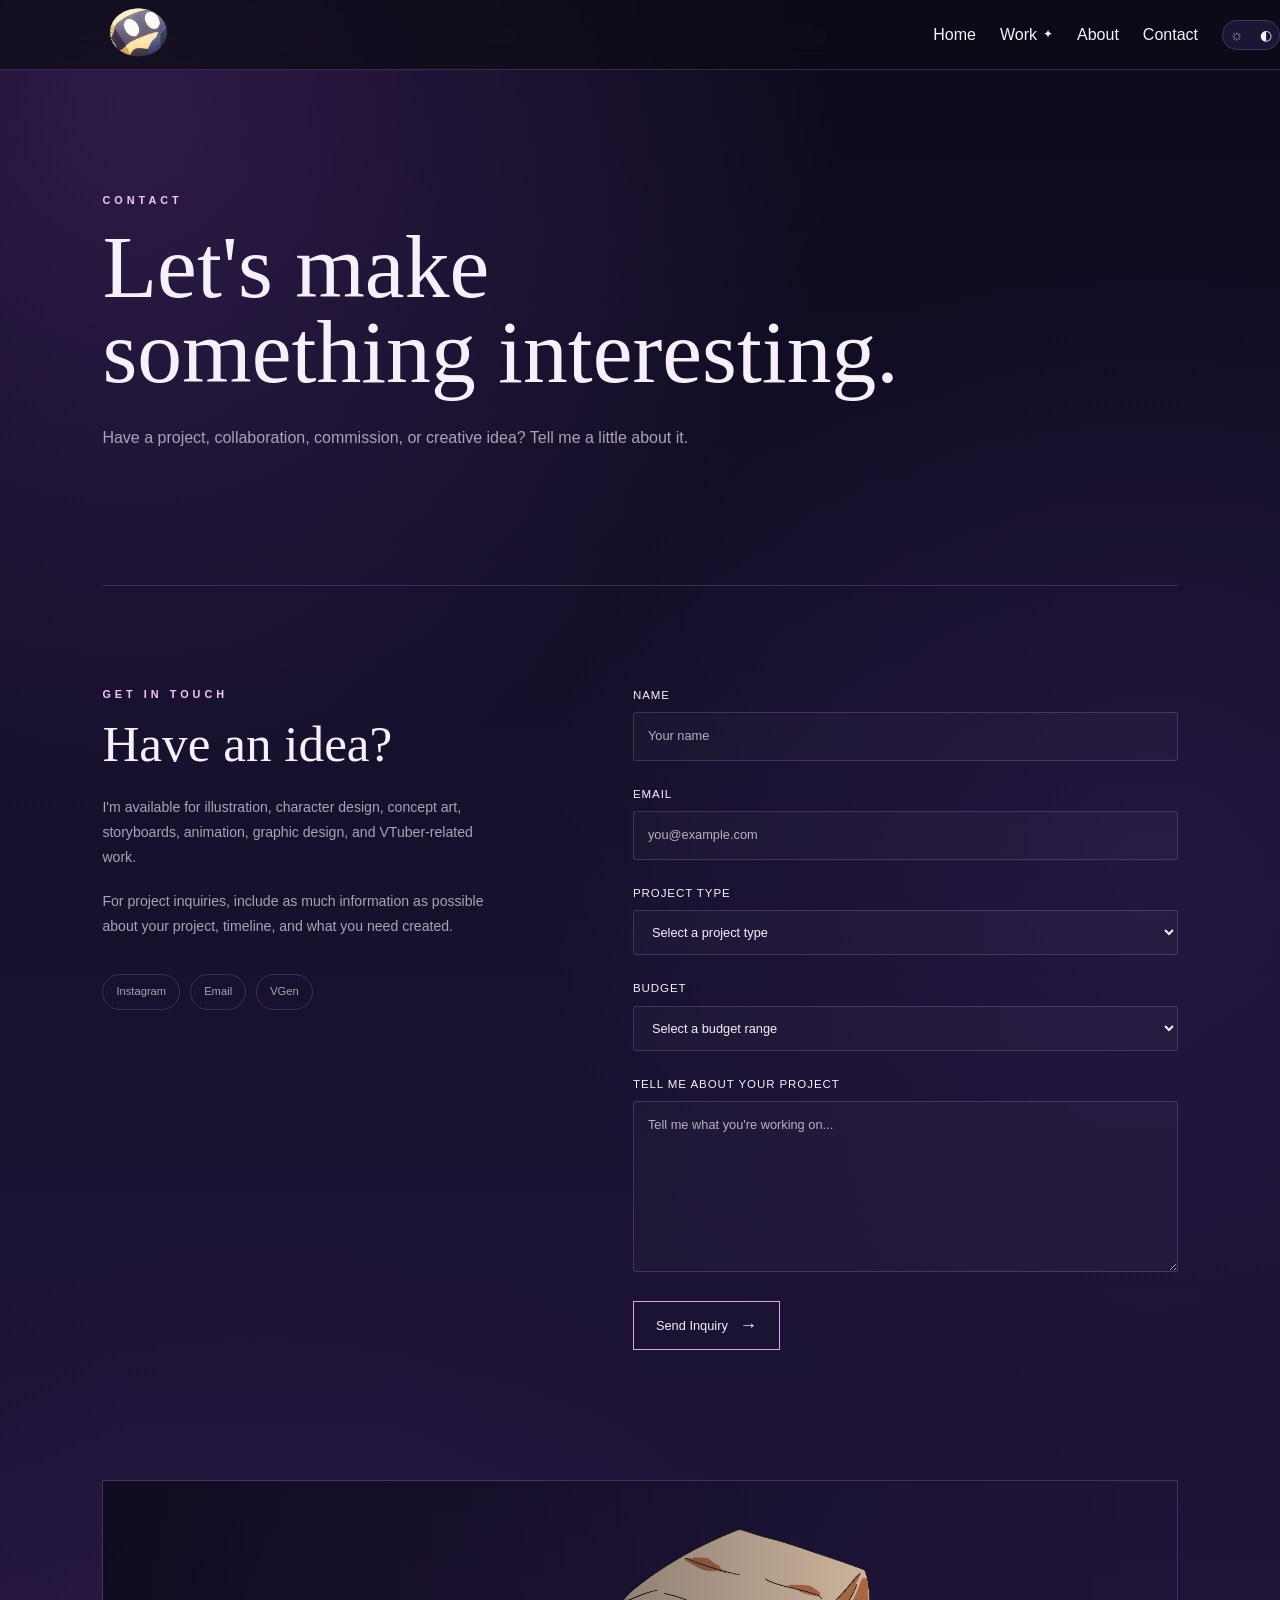
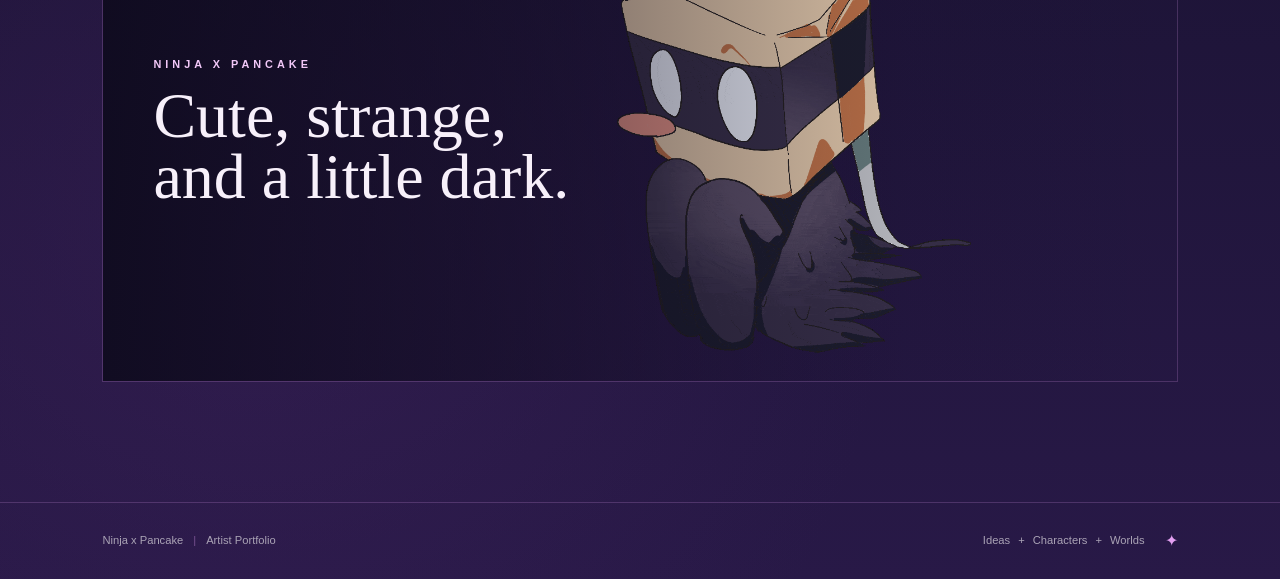
==== contact.html @ 86ac2406 "initial commit" ====
<!DOCTYPE html>
<html lang="en">

<head>

    <meta charset="UTF-8">

    <meta name="viewport" content="width=device-width, initial-scale=1.0">

 

    <title> Contact | Ninja x Pancake </title>

    <link rel="stylesheet" href="styles.css">

</head>


<body>


    <!-- ==================================================
         NAVIGATION
    =================================================== -->

    <header class="site-header">
	
	  <a href="index.html" class="logo">

            <img
                src="images/logo.png"
                alt="Ninja x Pancake"
            >
	
        </a>


       <nav class="navbar">
	   
	    

	  
    <a href="index.html">Home</a>
	


    <div class="nav-dropdown">

        <button class="nav-dropdown-button">
            Work
            <span>✦</span>
        </button>


        <div class="nav-dropdown-menu">

            <a href="work.html">
                All Work
            </a>
			
			<a href="work.html#character-design">
               Character Design
            </a>
			
			<a href="work.html#concept-art">
               Concept Art
            </a>

            <a href="work.html#illustration">
                Illustration
            </a>

            <a href="work.html#storyboards">
                Storyboards
            </a>

            <a href="work.html#animation">
                Animation
            </a>

            <a href="work.html#vtuber">
                VTuber Models
            </a>

        </div>

    </div>


    <a href="about.html">About</a>

    <a href="contact.html">Contact</a>

            <!-- Theme Toggle -->

            <button
                id="theme-toggle"
                class="theme-toggle"
                aria-label="Toggle light and dark mode"
            >

                <span class="sun">
                    ☼
                </span>

                <span class="moon">
                    ◐
                </span>

            </button>

        </nav>

    </header>


<!-- ==================================================
     CONTACT PAGE
================================================== -->

<main class="contact-page">


    <!-- ==================================================
         CONTACT INTRO
    ================================================== -->

    <section class="contact-intro">

        <div class="contact-intro-inner">

            <span class="eyebrow">
                CONTACT
            </span>

            <h1>
                Let's make<br>
                something interesting.
            </h1>

            <p>
                Have a project, collaboration, commission, or
                creative idea? Tell me a little about it.
            </p>

        </div>

    </section>



    <!-- ==================================================
         CONTACT CONTENT
    ================================================== -->

    <section class="contact-main">

        <div class="contact-info">

            <span class="eyebrow">
                GET IN TOUCH
            </span>

            <h2>
                Have an idea?
            </h2>

            <p>
                I'm available for illustration, character design,
                concept art, storyboards, animation, graphic design,
                and VTuber-related work.
            </p>

            <p>
                For project inquiries, include as much information
                as possible about your project, timeline, and what
                you need created.
            </p>


            <!-- Social Links -->

            <div class="contact-socials">

                <a
                    href="https://www.instagram.com/ninjaxpancake"
                    aria-label="Instagram"
                >
                    Instagram
                </a>

                <a
                    href="xizoninja@gmail.com"
                    aria-label="Portfolio"
                >
                    Email
                </a>

                <a
                    href="https://vgen.co/Hiddenisthou"
                    aria-label="VGen"
                >
                    VGen
                </a>

            </div>

        </div>



        <!-- ==================================================
             CONTACT FORM
        ================================================== -->

        <form
            class="contact-form-page"
            action="https://formsubmit.co/xizoninja@gmail.com"
            method="post"
        >

            <div class="form-field">

                <label for="name">
                    Name
                </label>

                <input
                    type="text"
                    id="name"
                    name="name"
                    placeholder="Your name"
                    required
                >

            </div>


            <div class="form-field">

                <label for="email">
                    Email
                </label>

                <input
                    type="email"
                    id="email"
                    name="email"
                    placeholder="you@example.com"
                    required
                >

            </div>


            <div class="form-field">

                <label for="project-type">
                    Project Type
                </label>

                <select
                    id="project-type"
                    name="project-type"
                >

                    <option value="">
                        Select a project type
                    </option>

                    <option value="illustration">
                        Illustration
                    </option>

                    <option value="character-design">
                        Character Design
                    </option>

                    <option value="concept-art">
                        Concept Art
                    </option>

                    <option value="storyboard">
                        Storyboarding
                    </option>

                    <option value="animation">
                        Animation
                    </option>

                    <option value="vtuber">
                        VTuber Art
                    </option>

                    <option value="graphic-design">
                        Graphic Design
                    </option>

                    <option value="other">
                        Other
                    </option>

                </select>

            </div>


            <div class="form-field">

                <label for="budget">
                    Budget
                </label>

                <select
                    id="budget"
                    name="budget"
                >

                    <option value="">
                        Select a budget range
                    </option>

                    <option value="under-250">
                        Under $250
                    </option>

                    <option value="250-500">
                        $250–$500
                    </option>

                    <option value="500-1000">
                        $500–$1,000
                    </option>

                    <option value="1000-2500">
                        $1,000–$2,500
                    </option>

                    <option value="2500-plus">
                        $2,500+
                    </option>

                </select>

            </div>


            <div class="form-field">

                <label for="message">
                    Tell me about your project
                </label>

                <textarea
                    id="message"
                    name="message"
                    rows="7"
                    placeholder="Tell me what you're working on..."
                    required
                ></textarea>

            </div>


            <button
                type="submit"
                class="button"
            >
                Send Inquiry
                <span>→</span>
            </button>

        </form>

    </section>



    <!-- ==================================================
         CONTACT IMAGE
    ================================================== -->

    <section class="contact-visual">

        <img
            src="images/contact-art.gif"
            alt="Ninja x Pancake artwork"
        >

        <div class="contact-visual-text">

            <span class="eyebrow">
                NINJA X PANCAKE
            </span>

            <h2>
                Cute, strange,<br>
                and a little dark.
            </h2>

        </div>

    </section>


</main>

  <!-- ==================================================
         FOOTER
    =================================================== -->

    <footer class="site-footer">

        <div class="footer-left">

            <span>
                Ninja x Pancake
            </span>

            <span class="separator">
                |
            </span>

            <span>
                Artist Portfolio
            </span>

        </div>


        <div class="footer-right">

            <a href="home.html">
                Ideas
            </a>

            <span>+</span>

            <a href="work.html#character-design">
                Characters
            </a>

            <span>+</span>

            <a href="work.html#featured">
                Worlds
            </a>


            <span class="footer-star">
                ✦
            </span>

        </div>

    </footer>



    <!-- JavaScript -->

    <script src="script.js"></script>

</body>

</html>
---- styles.css ----
/* ==================================================
   NINJA X PANCAKE
   PORTFOLIO WEBSITE
================================================== */


/* ==================================================
   1. VARIABLES
================================================== */

:root {

    /* ---------- DARK MODE COLORS ---------- */

    --bg: #0d0a1c;

    --bg-secondary: #15102b;

    --surface: #1b1633;

    --surface-hover: #241c42;


    /* ---------- TEXT ---------- */

    --text: #f7f0fa;

    --text-muted: #aaa3b5;


    /* ---------- ACCENT ---------- */

    --accent: #e4a0f2;

    --accent-light: #f2c8f8;


    /* ---------- BORDERS ---------- */

    --border:
        rgba(228, 160, 242, 0.20);

    --border-strong:
        rgba(228, 160, 242, 0.40);


    /* ---------- LAYOUT ---------- */

    --max-width: 1200px;


    /* ---------- FONTS ---------- */

    --heading-font:
        Georgia,
        "Times New Roman",
        serif;

    --body-font:
        Arial,
        Helvetica,
        sans-serif;


    /* ---------- TRANSITIONS ---------- */

    --transition:
        0.3s ease;

}


/* ==================================================
   LIGHT MODE VARIABLES
================================================== */

body.light {

    /* ---------- LIGHT BACKGROUND ---------- */

    --bg: #fff7fc;

    --bg-secondary: #f9eaf9;

    --surface: #fffaff;

    --surface-hover: #f6e4f8;


    /* ---------- TEXT ---------- */

    --text: #211827;

    --text-muted: #6d6270;


    /* ---------- ACCENT ---------- */

    --accent: #a956b8;

    --accent-light: #9242a1;


    /* ---------- BORDERS ---------- */

    --border:
        rgba(120, 60, 130, 0.20);

    --border-strong:
        rgba(120, 60, 130, 0.35);

}

/* ==================================================
   PAGE BACKGROUND
================================================== */

html {

    min-height: 100%;

}


body {

    position: relative;

    min-height: 100vh;

    color: var(--text);

    font-family: var(--body-font);

    line-height: 1.6;

    background: #0d0a1c;

}


/* ==================================================
   DARK MODE GRADIENT
================================================== */

body::before {

    content: "";

    position: absolute;

    top: 0;

    left: 0;

    width: 100%;

    height: 100%;

    min-height: 100%;

    z-index: 0;

    pointer-events: none;

    background:

        radial-gradient(
            circle at 10% 5%,
            rgba(70, 40, 105, 0.55),
            transparent 30%
        ),

        radial-gradient(
            circle at 90% 40%,
            rgba(50, 30, 85, 0.45),
            transparent 35%
        ),

        radial-gradient(
            circle at 20% 85%,
            rgba(65, 35, 95, 0.40),
            transparent 30%
        ),

        linear-gradient(
            180deg,
            #0d0a1c 0%,
            #15102b 35%,
            #1d1437 70%,
            #281947 100%
        );

}


/* ==================================================
   LIGHT MODE GRADIENT
================================================== */

body::after {

    content: "";

    position: absolute;

    top: 0;

    left: 0;

    width: 100%;

    height: 100%;

    min-height: 100%;

    z-index: 0;

    pointer-events: none;

    background:

        radial-gradient(
            circle at 10% 5%,
            rgba(224, 181, 232, 0.55),
            transparent 30%
        ),

        radial-gradient(
            circle at 90% 40%,
            rgba(235, 204, 238, 0.50),
            transparent 35%
        ),

        radial-gradient(
            circle at 20% 85%,
            rgba(220, 180, 230, 0.45),
            transparent 30%
        ),

        linear-gradient(
            180deg,
            #fff7fc 0%,
            #fbeaf9 35%,
            #f6e1f6 70%,
            #edd3ef 100%
        );

    opacity: 0;

    transition:
        opacity 0.8s ease;

}


/* ==================================================
   LIGHT MODE
================================================== */

body.light {

    background: #fff7fc;

}


body.light::after {

    opacity: 1;

}

/* ==================================================
   KEEP PAGE CONTENT ABOVE BACKGROUND
================================================== */

header,
main,
footer {

    position: relative;

    z-index: 1;

}
/* ==================================================
   2. RESET
================================================== */

* {
    box-sizing: border-box;

    margin: 0;

    padding: 0;
}


html {
    scroll-behavior: smooth;
	min-height: 100%;
	
}



body,
button,
a {
    transition:
        background-color 0.3s ease,
        color 0.3s ease,
        border-color 0.3s ease;
}


img {

    display: block;

    max-width: 100%;

}


a {

    color: inherit;

    text-decoration: none;

}


button {

    font-family: inherit;

}


ul {

    list-style: none;

}


.container {

    width: min(
        calc(100% - 60px),
        var(--max-width)
    );

    margin: 0 auto;

}


/* ==================================================
   3. TYPOGRAPHY
================================================== */

h1,
h2,
h3 {

    font-family: var(--heading-font);

    font-weight: 500;

}


h1 {

    font-size:
        clamp(
            3.2rem,
            6vw,
            5.2rem
        );

    line-height: 0.98;

}


h2 {

    font-size:
        clamp(
            2rem,
            4vw,
            3rem
        );

    line-height: 1.1;

}


h3 {

    font-family: var(--body-font);

    font-size: 1.05rem;

    font-weight: 500;

}


.eyebrow {

    display: block;

    color: var(--accent-light);

    font-size: 0.68rem;

    font-weight: 600;

    letter-spacing: 0.25rem;

    text-transform: uppercase;

    margin-bottom: 0.7rem;

}


/* ==================================================
   4. NAVIGATION
================================================== */

.site-header {

    position: absolute;

    top: 0;

    left: 0;

	padding-left: 100px;

    width: 100%;

    height: 70px;

    z-index: 1000;
	
	align-items: center;
	
	display: flex;
	
	justify-content: space-between;

    background:
        rgba(13, 12, 22, 0.72);

    backdrop-filter:
        blur(14px);

    -webkit-backdrop-filter:
        blur(14px);

    border-bottom:
        1px solid var(--border);

}


body.light .site-header {

    background:
        rgba(255, 248, 255, 0.80);

}


.work-header {
    position: fixed;

    background:
        rgba(13, 10, 25, 0.55);

    backdrop-filter:
        blur(14px);

    -webkit-backdrop-filter:
        blur(14px);

    border-bottom:
        1px solid rgba(220, 190, 255, 0.08);
}

body.light .work-header {

    background:
        rgba(255, 245, 255, 0.65);

    border-bottom:
        1px solid rgba(130, 80, 160, 0.10);

}


.navbar {

    width: min(
        calc(100% - 50px),
        1250px
    );

    height: 100px;

    margin: 0 auto;

    display: flex;

    align-items: center;

    justify-content: flex-end;

    gap: 24px;

}


.logo {

    flex-shrink: 0;

}


.logo img {

    width: 75px;

    height: 75px;

}


.nav-links {

    display: flex;

    align-items: center;

    justify-content: center;

    gap: 28px;

    margin-left: auto;
	
	

}


.nav-links a {

    position: relative;

    color: var(--text-muted);

    font-size: 0.75rem;

    white-space: nowrap;

}


.nav-links a:hover {

    color: var(--text);

}


.nav-links a.active {

    color: var(--text);

}


.nav-links a.active::after {

    content: "";

    position: absolute;

    left: 0;

    right: 0;

    bottom: -10px;

    height: 2px;

    background: var(--accent);

}

/* ==================================================
   WORK DROPDOWN
================================================== */

.nav-dropdown {

    position: relative;

}


.nav-dropdown-button {

    display: flex;

    align-items: center;

    gap: 6px;

    padding: 0;

    border: none;

    background: transparent;

    color: var(--text);

    font: inherit;

    cursor: pointer;

}


.nav-dropdown-button span {

    font-size: 0.75rem;

    transition:
        transform 0.25s ease;

}


/* ==================================================
   DROPDOWN MENU
================================================== */

.nav-dropdown-menu {

    position: absolute;

    top: calc(100% + 8px);

    left: 50%;

    min-width: 210px;

    padding: 10px;

    transform:
        translateX(-50%)
        translateY(-8px);

    background:
        rgba(13, 10, 25, 0.82);

    backdrop-filter:
        blur(18px);

    -webkit-backdrop-filter:
        blur(18px);

    border:
        1px solid rgba(220, 190, 255, 0.16);

    box-shadow:
        0 18px 45px rgba(0, 0, 0, 0.35);

    border-radius:
        8px;

    /* Hidden */

    opacity: 0;

    visibility: hidden;

    pointer-events: none;

    /* Important */

    display: none;

    transition:
        opacity 0.3s ease,
        transform 0.3s ease;

    z-index: 2000;

}


/* ==================================================
   SHOW DROPDOWN
================================================== */

.nav-dropdown:hover .nav-dropdown-menu,

.nav-dropdown:focus-within .nav-dropdown-menu {

    display: block;

    opacity: 1;

    visibility: visible;

    pointer-events: auto;

    transform:
        translateX(-50%)
        translateY(0);

}


/* ==================================================
   DROPDOWN LINKS
================================================== */

.nav-dropdown-menu a {

    display: block;

    padding:
        11px 14px;

    color:
        var(--text-muted);

    text-decoration: none;

    font-size:
        0.8rem;

    white-space:
        nowrap;

    border-radius:
        5px;

    transition:
        color 0.2s ease,
        background 0.2s ease;

}


.nav-dropdown-menu a:hover {

    color:
        var(--text);

    background:
        rgba(210, 170, 255, 0.10);

}
body.light .nav-dropdown-menu {

    background:
        rgba(255, 245, 255, 0.88);

    border:
        1px solid rgba(130, 80, 160, 0.15);

    box-shadow:
        0 18px 45px rgba(80, 40, 100, 0.18);

}

body.light .nav-dropdown-menu a:hover {

    background:
        rgba(170, 100, 190, 0.08);

}

.nav-dropdown::after {
    content: "";

    position: absolute;

    left: -15px;
    right: -15px;

    top: 100%;

    height: 18px;
}

/* ==================================================
   ACTIVE WORK SECTION
================================================== */

.nav-dropdown-menu a.active-section {

    color:
        var(--accent);

}


.nav-dropdown-menu a.active-section::before {

    content:
        "●";

    display:
        inline-block;

    margin-right:
        8px;

    font-size:
        0.45rem;

    vertical-align:
        middle;

}
/* ==================================================
   THEME TOGGLE
================================================== */

.theme-toggle {

    width: 58px;

    height: 30px;

    flex-shrink: 0;

    position: relative;

    display: flex;

    align-items: center;

    justify-content: space-between;

    padding: 0 7px;

    border: 1px solid var(--border);

    border-radius: 30px;

    background: var(--surface);

    color: var(--text);

    cursor: pointer;

}


.theme-toggle .sun {

    font-size: 15px;

    color: var(--text-muted);

}


.theme-toggle .moon {

    font-size: 14px;

    color: var(--text);

}

/* ==================================================
   BUTTON
================================================== */

.button {

    display: inline-flex;

    align-items: center;

    gap: 18px;

    margin-top: 28px;

    padding: 11px 17px;

    border:
        1px solid var(--accent);

    color: var(--accent-light);

    font-size: 0.8rem;

    transition:
        background 0.3s ease,
        color 0.3s ease,
        transform 0.3s ease;

}


.button span {

    font-size: 1.1rem;

}


.button:hover {

    background: var(--accent);

    color: var(--bg);

    transform:
        translateY(-2px);

}



/* ==================================================
   5. HERO
================================================== */

.hero {

    position: relative;

    min-height: 650px;

    overflow: hidden;

    border-bottom:
        1px solid var(--border);

    /* DARK MODE HERO GRADIENT */
    background:
        linear-gradient(
            90deg,
            #24143f 0%,
            #1b1232 40%,
            #120c24 75%,
            #0d0a1c 100%
        );

}


/* ==================================================
   LIGHT MODE HERO GRADIENT
================================================== */

body.light .hero {

    background:
        linear-gradient(
            90deg,
            #ead2f0 0%,
            #f2def4 40%,
            #faeaf8 75%,
            #fff7fc 100%
        );

}


/* ==================================================
   HERO INNER
================================================== */

.hero-inner {

    position: relative;

    width: 100%;

    min-height: 650px;

}


/* ==================================================
   HERO IMAGE
================================================== */

.hero-image {

    position: absolute;

    top: 0;
    right: 0;

    width: 72%;
    height: 100%;

    z-index: 1;

    overflow: hidden;

    background: transparent;

}


/* ==================================================
   HERO ARTWORK
================================================== */

.hero-image img {

    display: block;

    position: absolute;

    inset: 0;

    width: 100%;
    height: 100%;

    object-fit: cover;

    z-index: 1;


    /*
        The artwork itself fades in from left to right.

        Transparent on the left means the hero's
        background gradient shows through.

        Black/opaque on the right means the artwork
        becomes fully visible.
    */

    -webkit-mask-image:
        linear-gradient(
            90deg,
            transparent 0%,
            transparent 12%,
            rgba(0, 0, 0, 0.15) 25%,
            rgba(0, 0, 0, 0.45) 38%,
            rgba(0, 0, 0, 0.75) 50%,
            #000 65%,
            #000 100%
        );

    mask-image:
        linear-gradient(
            90deg,
            transparent 0%,
            transparent 12%,
            rgba(0, 0, 0, 0.15) 25%,
            rgba(0, 0, 0, 0.45) 38%,
            rgba(0, 0, 0, 0.75) 50%,
            #000 65%,
            #000 100%
        );

}


/* ==================================================
   HERO CONTENT
================================================== */

.hero-content {

    position: absolute;

    top: 0;

    left:
        max(
            30px,
            calc(
                (100vw - var(--max-width))
                / 2
            )
        );

    z-index: 5;

    width: min(600px, 55%);

    height: auto;

    padding-top: 125px;
	
	padding-left: 30px;

    padding-bottom: 60px;

}


/* ==================================================
   HERO SUBTITLE
================================================== */

.hero-subtitle {

    margin-top: 18px;

    font-size: 0.95rem;

    font-weight: 500;

}


/* ==================================================
   HERO DESCRIPTION
================================================== */

.hero-description {

    max-width: 480px;

    margin-top: 18px;

    color: var(--text-muted);

    font-size: 0.84rem;

    line-height: 1.7;

}


/* ==================================================
   VIEW MY WORK BUTTON
================================================== */

.hero-content .button {

    display: inline-flex;

    align-items: center;

    gap: 12px;

    margin-top: 28px;

    padding:
        11px 18px;

    border:
        1px solid var(--accent);

    color: var(--accent-light);

    background: transparent;

    font-size: 0.75rem;

    font-weight: 500;

    text-decoration: none;

    transition:
        background 0.3s ease,
        color 0.3s ease,
        border-color 0.3s ease,
        transform 0.3s ease;

}


.hero-content .button span {

    font-size: 1rem;

    transition:
        transform 0.3s ease;

}


.hero-content .button:hover {

    background:
        rgba(228, 160, 242, 0.10);

    border-color:
        var(--accent-light);

    color:
        var(--text);

}


.hero-content .button:hover span {

    transform:
        translateX(4px);

}


/* ==================================================
   HERO DECORATION
================================================== */

.hero-decoration {

    position: absolute;

    left:
        max(
            20px,
            calc(
                (100vw - var(--max-width))
                / 2 - 45px
            )
        );

    top: 75px;

    bottom: 55px;

    width: 20px;

    z-index: 6;

    display: flex;

    flex-direction: column;

    align-items: center;

    justify-content: space-between;

    color: var(--accent);

}


/* Stars */

.hero-decoration span {

    font-size: 1.3rem;

    line-height: 1;

}


/* Vertical lines */

.decoration-line {

    width: 1px;

    flex: 1;

    min-height: 35px;

    background:
        var(--accent);

    opacity: 0.8;

}

/* ==================================================
   6. FEATURED WORK
================================================== */

.featured-section {

    padding:
        70px 0 75px;

    border-bottom:
        1px solid var(--border);
		
		  background:
        transparent;

}


.section-heading {

    display: flex;

    align-items: flex-end;

    justify-content: space-between;

    gap: 30px;

    margin-bottom: 30px;

}


.view-all {

    color: var(--text-muted);

    font-size: 0.75rem;

    white-space: nowrap;

}


.view-all:hover {

    color: var(--accent);

}


.view-all span {

    color: var(--accent);

    margin-left: 5px;

}


/* ==================================================
   PROJECT GRID
================================================== */

.project-grid {

    display: grid;

    grid-template-columns:
        repeat(5, 1fr);

    gap: 18px;

}


.project-card {

    min-width: 0;

    padding: 8px;

    background:
        rgba(255, 255, 255, 0.025);

    border:
        1px solid transparent;

    transition:
        background 0.3s ease,
        border-color 0.3s ease;


}


.project-card a {

    display: block;

}


/* Project Image */

.project-image {

    position: relative;

    aspect-ratio: 1 / 0.86;

    overflow: hidden;

    background: var(--surface);

    margin-bottom: 11px;

}
.project-card:hover {

    background:
        rgba(255, 255, 255, 0.045);

    border-color:
        var(--border);

}

body.light .project-card {

    background:
        rgba(255, 255, 255, 0.45);

}

.project-image img {

    width: 100%;

    height: 100%;

    object-fit: cover;

    transition:
        transform 0.5s ease,
        filter 0.5s ease;

}


.project-card:hover
.project-image img {

    transform:
        scale(1.05);

}


/* Project Text */

.project-category {

    display: block;

    color: var(--accent);

    font-size: 0.55rem;

    font-weight: 600;

    letter-spacing: 0.14rem;

}


.project-card h3 {

    margin-top: 5px;

    color: var(--text);

}


.project-card p {

    margin-top: 3px;

    color: var(--text-muted);

    font-size: 0.7rem;

    line-height: 1.45;

}


.project-arrow {

    display: block;

    margin-top: 8px;

    color: var(--accent-light);

    font-size: 1rem;

    transition:
        transform 0.3s ease;

}


.project-card:hover
.project-arrow {

    transform:
        translateX(5px);

}


/* ==================================================
   7. ABOUT SECTION
================================================== */

.about-section {

    display: grid;

    /*
        IMAGE
        ABOUT
        SKILLS
        SOFTWARE
    */

    grid-template-columns:
        1.45fr
        1.35fr
        0.85fr
        0.85fr;

    align-items: stretch;

    border-bottom:
        1px solid var(--border);

    background:
        transparent;

}


/* ==================================================
   ABOUT IMAGE
================================================== */

.about-image {

    min-height:
        520px;

    width:
        100%;

    overflow:
        hidden;

}


.about-image img {

    display:
        block;

    width:
        100%;

    height:
        100%;

    object-fit:
        cover;
		
		object-position: center
}



/* ==================================================
   ABOUT TEXT
================================================== */

.about-content {

    padding:
        55px 40px;

    border-left:
        1px solid var(--border);

    display:
        flex;

    flex-direction:
        column;

    justify-content:
        center;

    align-items:
        flex-start;

    box-sizing:
        border-box;

}


.about-content .eyebrow {

    display:
        block;

    margin:
        0 0 12px;

}


.about-content h2 {

    display:
        block;

    margin:
        0 0 18px;

    font-size:
        clamp(1.7rem, 2.3vw, 2.2rem);

    line-height:
        1.1;

}


.about-content p {

    display:
        block;

    width:
        100%;

    margin:
        0 0 14px;

    color:
        var(--text-muted);

    font-size:
        0.78rem;

    line-height:
        1.65;

}


.about-content p:last-of-type {

    margin-bottom:
        0;

}



/* ==================================================
   SIGNATURE
================================================== */

.signature {

    display:
        block;

    width:
        145px;

    height:
        auto;

    margin-top:
        18px;

}



/* ==================================================
   INFO COLUMNS
================================================== */

.info-column {

    padding:
        55px 25px;

    border-left:
        1px solid var(--border);

    box-sizing:
        border-box;

}


.info-column .eyebrow {

    display:
        block;

    margin:
        0 0 14px;

}



/* ==================================================
   INFO LIST
================================================== */

.info-list {

    margin:
        0;

    padding:
        0;

    list-style:
        none;

}


.info-list li {

    display:
        flex;

    align-items:
        center;

    gap:
        10px;

    margin-bottom:
        12px;

    color:
        var(--text-muted);

    font-size:
        0.72rem;

    line-height:
        1.4;

}


.list-icon {

    flex:
        0 0 auto;

    color:
        var(--accent);

    font-size:
        0.8rem;

}
/* ==================================================
   8. CONTACT
================================================== */

.contact-section {

    padding:
        90px 0;

    text-align: center;
	
	  background:
        transparent;

}


.contact-inner {

    display: flex;

    flex-direction: column;

    align-items: center;

}


.contact-section h2 {

    margin-top: 5px;

}


.contact-section p {

    margin-top: 10px;

    color: var(--text-muted);

    font-size: 0.85rem;

}


.contact-section .button {

    margin-top: 25px;

}


/* Socials */

.social-links {

    display: flex;

    align-items: center;

    gap: 20px;

    margin-top: 30px;

}


.social-links a {

    display: flex;

    align-items: center;

    justify-content: center;

    width: 30px;

    height: 30px;

    border:
        1px solid var(--border);

    border-radius: 50%;

    color: var(--text-muted);

    font-size: 0.75rem;

}


.social-links a:hover {

    color: var(--accent);

    border-color:
        var(--accent);

}


/* ==================================================
   9. FOOTER
================================================== */

.site-footer {

    min-height: 55px;

    padding:
        0 30px;

    border-top:
        1px solid var(--border);

    display: flex;

    align-items: center;

    justify-content: space-between;

    gap: 20px;

    color: var(--text-muted);

    font-size: 0.62rem;
	
	  background:
        transparent;

}


.footer-left {

    display: flex;

    gap: 10px;

}


.separator {

    color: var(--border-strong);

}


.footer-right {

    display: flex;

    align-items: center;

    gap: 8px;

}


.footer-right a:hover {

    color: var(--accent);

}


.footer-star {

    margin-left: 12px;

    color: var(--accent);

    font-size: 1rem;

}


/* ==================================================
   INSTAGRAM UNICODE ICON
================================================== */

.instagram-uni {

    position: relative;

    display: inline-block;

    width: 1em;
    height: 1em;

    font-size: 28px;

    line-height: 1;

}


/* Outer Instagram circle */

.instagram-uni .circle {

    position: absolute;

    top: 50%;
    left: 50%;

    width: 0.50em;
    height: 0.50em;

    display: flex;

    align-items: center;
    justify-content: center;

    transform:
        translate(-50%, -50%);

    font-size: 0.75em;

    line-height: 1;

}


/* Camera body */

.instagram-uni .bg {

    position: absolute;

    top: 50%;
    left: 50%;

    transform:
        translate(-50%, -50%);

    font-size: 0.82em;

    line-height: 1;

    z-index: 2;

}


/* Small camera dot */

.instagram-uni .dot {

    position: absolute;

    top: 20%;
    right: 30%;

    font-size: 0.32em;

    line-height: 1;

    z-index: 3;

}
/* ==================================================
   WORK PAGE
================================================== */

.work-page {
    width: 100%;
}


/* ==================================================
   WORK INTRO
================================================== */

.work-intro {

    min-height: 70vh;

    display: flex;

    align-items: center;

    padding:
        150px 8% 100px;

    box-sizing: border-box;

}


.work-intro-inner {

    max-width: 850px;

}


.work-intro h1 {

    margin:
        15px 0 30px;

    font-size:
        clamp(3.5rem, 7vw, 7rem);

    line-height:
        0.95;

    color:
        var(--text);

}


.work-intro-text {

    max-width: 650px;

    font-size:
        1.05rem;

    line-height:
        1.8;

    color:
        var(--text-muted);

}



/* ==================================================
   SECTION
================================================== */

.work-section {

    padding:
        110px 8%;

    scroll-margin-top:
        90px;

}

/* ==================================================
   SECTION HEADINGS
================================================== */

.section-heading {

    display: block;

    width: 100%;

    max-width: 720px;

    margin-bottom: 60px;

}


.section-heading .eyebrow {

    display: block;

    margin:
        0 0 12px;

}


.section-heading h2 {

    display: block;

    margin:
        0 0 18px;

    font-size:
        clamp(2.4rem, 5vw, 4.5rem);

    line-height:
        1;

}


.section-heading > p:last-child {

    display: block;

    max-width: 620px;

    margin: 0;

    color:
        var(--text-muted);

    line-height:
        1.7;

}


/* ==================================================
   FEATURED PROJECTS
================================================== */

.featured-projects {

    padding-top:
        80px;

}


.featured-project {

    display:
        grid;

    grid-template-columns:
        minmax(0, 1.25fr)
        minmax(300px, 0.75fr);

    gap:
        70px;

    align-items:
        center;

    margin-bottom:
        120px;

}


.featured-project.reverse {

    grid-template-columns:
        minmax(300px, 0.75fr)
        minmax(0, 1.25fr);

}


.featured-project.reverse
.project-image {

    order:
        2;

}


.featured-project.reverse
.project-content {

    order:
        1;

}


.project-image {

    overflow:
        hidden;

    border-radius:
        8px;

    background:
        var(--card);

}


.project-image img {

    display:
        block;

    width:
        100%;

    aspect-ratio:
        16 / 10;

    object-fit:
        cover;

    transition:
        transform 0.5s ease;

}


.featured-project:hover
.project-image img {

    transform:
        scale(1.03);

}


.project-category {

    margin:
        0 0 12px;

    font-size:
        0.68rem;

    letter-spacing:
        0.18em;

    color:
        var(--accent);

}


.project-content h3 {

    margin:
        0 0 20px;

    font-size:
        clamp(2rem, 4vw, 3.5rem);

    line-height:
        1;

}


.project-description {

    max-width:
        550px;

    color:
        var(--text-muted);

    line-height:
        1.8;

}


.project-tags {

    display:
        flex;

    flex-wrap:
        wrap;

    gap:
        8px;

    margin:
        25px 0;

}


.project-tags span {

    padding:
        6px 10px;

    border:
        1px solid var(--border);

    border-radius:
        20px;

    font-size:
        0.68rem;

    color:
        var(--text-muted);

}


.text-link {

    display:
        inline-flex;

    align-items:
        center;

    gap:
        10px;

    color:
        var(--text);

    text-decoration:
        none;

    font-size:
        0.85rem;

    transition:
        color 0.25s ease,
        gap 0.25s ease;

}


.text-link:hover {

    color:
        var(--accent);

    gap:
        15px;

}



/* ==================================================
   WORK GALLERY
================================================== */

.work-gallery {

    display:
        grid;

    grid-template-columns:
        repeat(2, minmax(0, 1fr));

    gap:
        30px;

}


.work-card {

    position:
        relative;

    overflow:
        hidden;

    background:
        var(--card);

    border-radius:
        8px;

}


.work-card.large {

    grid-column:
        span 2;

}


.work-card img {

    display:
        block;

    width:
        100%;

    aspect-ratio:
        16 / 10;

    object-fit:
        cover;

    transition:
        transform 0.5s ease;

}


.work-card.large img {

    aspect-ratio:
        21 / 9;

}


.work-card:hover img {

    transform:
        scale(1.03);

}


.work-card-info {

    padding:
        18px 20px 22px;

}


.work-card-info p {

    margin:
        0 0 6px;

    font-size:
        0.65rem;

    letter-spacing:
        0.15em;

    color:
        var(--accent);

}


.work-card-info h3 {

    margin:
        0;

    font-size:
        1.15rem;

}



/* ==================================================
   STORYBOARDS
================================================== */

.storyboard-grid {

    display:
        grid;

    grid-template-columns:
        repeat(2, minmax(0, 1fr));

    gap:
        35px;

}


.storyboard-project {

    overflow:
        hidden;

    background:
        var(--card);

    border:
        1px solid var(--border);

    border-radius:
        8px;

}


.storyboard-project img {

    display:
        block;

    width:
        100%;

    aspect-ratio:
        16 / 9;

    object-fit:
        cover;

}


.storyboard-project > div {

    padding:
        25px;

}


.storyboard-project h3 {

    margin:
        8px 0 10px;

}


.storyboard-project p:last-child {

    color:
        var(--text-muted);

    line-height:
        1.6;

}



/* ==================================================
   ANIMATION
================================================== */

.animation-grid {

    display:
        grid;

    grid-template-columns:
        repeat(2, minmax(0, 1fr));

    gap:
        30px;

}


.animation-card {

    background:
        var(--card);

    border:
        1px solid var(--border);

    border-radius:
        8px;

    overflow:
        hidden;

}


.animation-placeholder {

    overflow:
        hidden;

}


.animation-placeholder img {

    display:
        block;

    width:
        100%;

    aspect-ratio:
        16 / 9;

    object-fit:
        cover;

}


.animation-info {

    padding:
        22px;

}


.animation-info h3 {

    margin:
        8px 0 0;

}



/* ==================================================
   CLOSING
================================================== */

.work-closing {

    min-height:
        60vh;

    display:
        flex;

    flex-direction:
        column;

    align-items:
        center;

    justify-content:
        center;

    text-align:
        center;

    padding:
        100px 8%;

}


.work-closing h2 {

    margin:
        15px 0 35px;

    font-size:
        clamp(2.8rem, 6vw, 6rem);

    line-height:
        0.95;

}


.button {

    display:
        inline-flex;

    align-items:
        center;

    gap:
        12px;

    padding:
        13px 22px;

    color:
        var(--text);

    border:
        1px solid var(--accent);

    text-decoration:
        none;

    transition:
        background 0.25s ease,
        color 0.25s ease;

}


.button:hover {

    background:
        var(--accent);

    color:
        var(--background);

}



/* ==================================================
   FOOTER
================================================== */

.site-footer {

    display:
        flex;

    justify-content:
        space-between;

    gap:
        20px;

    padding:
        25px 8%;

    border-top:
        1px solid var(--border);

    color:
        var(--text-muted);

    font-size:
        0.7rem;

}



/* ==================================================
   ACTIVE WORK NAVIGATION
================================================== */

.nav-dropdown-menu a.active-section {

    color:
        var(--accent);

    background:
        rgba(210, 170, 255, 0.08);

}


.nav-dropdown-menu a.active-section::before {

    content:
        "✦";

    display:
        inline-block;

    margin-right:
        7px;

    font-size:
        0.55rem;

}



/* ==================================================
   LIGHT MODE
================================================== */

body.light .nav-dropdown-menu {

    background:
        rgba(255, 245, 255, 0.88);

    border:
        1px solid rgba(130, 80, 160, 0.15);

    box-shadow:
        0 18px 45px rgba(80, 40, 100, 0.18);

}


body.light
.nav-dropdown-menu a:hover,

body.light
.nav-dropdown-menu a.active-section {

    background:
        rgba(170, 100, 190, 0.08);

}



/* ==================================================
   WORK PAGE MOBILE
================================================== */

@media (max-width: 800px) {


    .work-intro {

        min-height:
            60vh;

        padding:
            120px 7% 80px;

    }


    .work-section {

        padding:
            80px 7%;

    }


    .featured-project,

    .featured-project.reverse {

        grid-template-columns:
            1fr;

        gap:
            35px;

        margin-bottom:
            80px;

    }


    .featured-project.reverse
    .project-image,

    .featured-project.reverse
    .project-content {

        order:
            initial;

    }


    .work-gallery {

        grid-template-columns:
            1fr;

    }


    .work-card.large {

        grid-column:
            auto;

    }


    .storyboard-grid,

    .animation-grid {

        grid-template-columns:
            1fr;

    }


    .site-footer {

        flex-direction:
            column;

    }

}


.skills-section {

    max-width:
        var(--max-width);

    margin:
        0 auto 100px;

    padding:
        0 30px;

}


.skills-grid {

    display:
        grid;

    grid-template-columns:
        repeat(4, 1fr);

    gap:
        25px;

    margin-top:
        35px;

}


.skills-grid > div {

    padding:
        25px;

    border:
        1px solid var(--border);

    background:
        var(--card);

}


.skills-grid h3 {

    margin-bottom:
        15px;

}


.skills-grid p {

    color:
        var(--text-muted);

    line-height:
        1.8;

}


/* ==================================================
   CONTACT
================================================== */

.contact-content {

    max-width:
        1100px;

    margin:
        0 auto 100px;

    padding:
        0 30px;

    display:
        grid;

    grid-template-columns:
        2fr 1fr;

    gap:
        80px;

}


.contact-form {

    display:
        flex;

    flex-direction:
        column;

}


.contact-form label {

    margin-bottom:
        8px;

    font-size:
        0.8rem;

}


.contact-form input,
.contact-form select,
.contact-form textarea {

    margin-bottom:
        25px;

    padding:
        13px;

    border:
        1px solid var(--border);

    background:
        var(--card);

    color:
        var(--text);

    font:
        inherit;

}


.contact-form textarea {

    resize:
        vertical;

}


.contact-form .button {

    align-self:
        flex-start;

}


.contact-links {

    display:
        flex;

    flex-direction:
        column;

    gap:
        15px;

}


.contact-links h2 {

    margin-bottom:
        10px;

}


.contact-links a {

    color:
        var(--text-muted);

    text-decoration:
        none;

}


.contact-links a:hover {

    color:
        var(--accent);

}

/* ==================================================
   ABOUT PAGE
================================================== */


/* ==================================================
   ABOUT INTRO
================================================== */

.about-page {
    width: 100%;
}


.about-intro {

    min-height: 70vh;

    display: flex;

    align-items: center;

    padding:
        150px 8% 100px;

}


.about-intro-inner {

    max-width: 850px;

}


.about-intro h1 {

    margin:
        15px 0 30px;

    font-size:
        clamp(3.5rem, 7vw, 7rem);

    line-height:
        0.95;

}


.about-intro p {

    max-width: 650px;

    color:
        var(--text-muted);

    font-size:
        1.05rem;

    line-height:
        1.8;

}



/* ==================================================
   IMAGE CIRCLE CLUSTER
================================================== */

.about-orbit {

    min-height:
        650px;

    display:
        flex;

    align-items:
        center;

    justify-content:
        center;

    padding:
        80px 30px;

    overflow:
        hidden;

}


.about-orbit-inner {

    position:
        relative;

    width:
        650px;

    height:
        560px;

}



/* ==================================================
   ORBIT IMAGES
================================================== */

.orbit-image {

    position:
        absolute;

    overflow:
        hidden;

    border:
        1px solid var(--border);

    background:
        var(--surface);

    border-radius:
        50%;

}


.orbit-image img {

    display:
        block;

    width:
        100%;

    height:
        100%;

    object-fit:
        cover;

}



/* ==================================================
   MAIN CIRCLE
================================================== */

.orbit-main {

    width:
        400px;

    height:
        400px;

    top:
        80px;

    left:
        125px;

    z-index:
        4;

}


/* ==================================================
   MEDIUM CIRCLE
================================================== */

.orbit-medium {

    width:
        210px;

    height:
        210px;

    top:
        10px;

    right:
        10px;

    z-index:
        3;

}


/* ==================================================
   SMALL CIRCLE
================================================== */

.orbit-small {

    width:
        135px;

    height:
        135px;

    bottom:
        30px;

    left:
        30px;

    z-index:
        5;

}


/* ==================================================
   TINY CIRCLE
================================================== */

.orbit-tiny {

    width:
        75px;

    height:
        75px;

    right:
        70px;

    bottom:
        35px;

    z-index:
        5;

}



/* ==================================================
   ABOUT STORY
================================================== */

.about-story {

    width:
        min(
            calc(100% - 16%),
            1250px
        );

    margin:
        0 auto;

}


.about-story-row {

    display:
        grid;

    grid-template-columns:
        minmax(0, 1fr)
        minmax(0, 1fr);

    gap:
        clamp(50px, 8vw, 120px);

    align-items:
        center;

    padding:
        120px 0;

    border-top:
        1px solid var(--border);

}


.about-story-row.reverse {

    direction:
        rtl;

}


.about-story-row.reverse > * {

    direction:
        ltr;

}



/* ==================================================
   STORY IMAGES
================================================== */

.about-story-image {

    width:
        100%;

}


.about-story-image img {

    display:
        block;

    width:
        100%;

    height:
        auto;

    /*
       Keeps the original image proportions.
       No forced cropping.
    */

    object-fit:
        contain;

}



/* ==================================================
   STORY TEXT
================================================== */

.about-story-text {

    max-width:
        540px;

}


.about-story-text h2 {

    margin:
        0 0 25px;

    font-size:
        clamp(2rem, 4vw, 3.5rem);

    line-height:
        1;


}


.about-story-text p {

    margin:
        0 0 18px;

    color:
        var(--text-muted);

    line-height:
        1.8;

    font-size:
        0.9rem;

}


.about-story-text p:last-child {

    margin-bottom:
        0;

}



/* ==================================================
   ABOUT CLOSING
================================================== */

.about-closing {

    min-height:
        55vh;

    display:
        flex;

    flex-direction:
        column;

    align-items:
        center;

    justify-content:
        center;

    padding:
        120px 30px;

    text-align:
        center;

    border-top:
        1px solid var(--border);

}


.about-closing h2 {

    max-width:
        900px;

    margin:
        15px 0 20px;

    font-size:
        clamp(2.5rem, 6vw, 5.5rem);

    line-height:
        0.95;

}


.about-closing p {

    max-width:
        550px;

    color:
        var(--text-muted);

    line-height:
        1.7;

}


.about-closing .button {

    margin-top:
        30px;

}



/* ==================================================
   ABOUT MOBILE
================================================== */

@media (max-width: 800px) {


    .about-intro {

        min-height:
            60vh;

        padding:
            120px 7% 80px;

    }


    .about-orbit {

        min-height:
            500px;

        padding:
            60px 20px;

    }


    .about-orbit-inner {

        width:
            430px;

        height:
            430px;

        transform:
            scale(0.82);

    }


    .orbit-main {

        width:
            300px;

        height:
            300px;

        top:
            65px;

        left:
            65px;

    }


    .orbit-medium {

        width:
            160px;

        height:
            160px;

        top:
            10px;

        right:
            0;

    }


    .orbit-small {

        width:
            105px;

        height:
            105px;

        bottom:
            15px;

        left:
            10px;

    }


    .orbit-tiny {

        width:
            60px;

        height:
            60px;

        right:
            35px;

        bottom:
            20px;

    }


    .about-story {

        width:
            calc(100% - 40px);

    }


    .about-story-row,
    .about-story-row.reverse {

        display:
            flex;

        flex-direction:
            column;

        gap:
            40px;

        padding:
            80px 0;

        direction:
            ltr;

    }


    .about-story-row.reverse > * {

        direction:
            ltr;

    }


    .about-story-text {

        max-width:
            none;

    }


    .about-closing {

        min-height:
            50vh;

        padding:
            90px 25px;

    }

}

/* ==================================================
   CONTACT PAGE
================================================== */


/* ==================================================
   CONTACT INTRO
================================================== */

.contact-page {

    width:
        100%;

}


.contact-intro {

    min-height:
        65vh;

    display:
        flex;

    align-items:
        center;

    padding:
        150px 8% 90px;

}


.contact-intro-inner {

    max-width:
        850px;

}


.contact-intro h1 {

    margin:
        15px 0 30px;

    font-size:
        clamp(3.5rem, 7vw, 7rem);

    line-height:
        0.95;

}


.contact-intro p {

    max-width:
        600px;

    color:
        var(--text-muted);

    font-size:
        1rem;

    line-height:
        1.8;

}



/* ==================================================
   CONTACT MAIN
================================================== */

.contact-main {

    width:
        min(
            calc(100% - 16%),
            1250px
        );

    margin:
        0 auto;

    padding:
        100px 0 130px;

    display:
        grid;

    grid-template-columns:
        0.85fr
        1.15fr;

    gap:
        clamp(60px, 10vw, 150px);

    border-top:
        1px solid var(--border);

}


.contact-info {

    max-width:
        450px;

}


.contact-info h2 {

    margin:
        15px 0 25px;

    font-size:
        clamp(2.3rem, 4vw, 4rem);

    line-height:
        1;

}


.contact-info p {

    margin:
        0 0 18px;

    color:
        var(--text-muted);

    line-height:
        1.8;

    font-size:
        0.88rem;

}



/* ==================================================
   SOCIAL LINKS
================================================== */

.contact-socials {

    display:
        flex;

    flex-wrap:
        wrap;

    gap:
        10px;

    margin-top:
        35px;

}


.contact-socials a {

    padding:
        8px 13px;

    border:
        1px solid var(--border);

    border-radius:
        20px;

    color:
        var(--text-muted);

    font-size:
        0.7rem;

    transition:
        color 0.25s ease,
        border-color 0.25s ease,
        background 0.25s ease;

}


.contact-socials a:hover {

    color:
        var(--accent);

    border-color:
        var(--accent);

    background:
        rgba(228, 160, 242, 0.06);

}



/* ==================================================
   CONTACT FORM
================================================== */

.contact-form-page {

    display:
        flex;

    flex-direction:
        column;

    gap:
        24px;

}


.form-field {

    display:
        flex;

    flex-direction:
        column;

}


.form-field label {

    margin-bottom:
        8px;

    color:
        var(--text);

    font-size:
        0.72rem;

    letter-spacing:
        0.08em;

    text-transform:
        uppercase;

}


.form-field input,
.form-field select,
.form-field textarea {

    width:
        100%;

    padding:
        13px 14px;

    border:
        1px solid var(--border);

    border-radius:
        3px;

    background:
        rgba(255, 255, 255, 0.025);

    color:
        var(--text);

    font:
        inherit;

    font-size:
        0.8rem;

    outline:
        none;

    transition:
        border-color 0.25s ease,
        background 0.25s ease;

}


.form-field textarea {

    resize:
        vertical;

    min-height:
        160px;

}


.form-field input:focus,
.form-field select:focus,
.form-field textarea:focus {

    border-color:
        var(--accent);

    background:
        rgba(--surface);

}


.form-field input::placeholder,
.form-field textarea::placeholder {

    color:
        var(--text--muted);

    opacity:
        0.7;

}


.contact-form-page .button {

    align-self:
        flex-start;

    margin-top:
        5px;

    background:
        transparent;

    cursor:
        pointer;

}



/* Dropdown options */

.form-field select option {

    background:
        var(--surface);

    color:
        var(--text);

}


/* Browser dropdown appearance */

.form-field select {

    color-scheme:
        dark;

}


body.light .form-field select {

    color-scheme:
        light;

}


/* ==================================================
   CONTACT VISUAL
================================================== */

.contact-visual {

    position:
        relative;

    width:
        min(
            calc(100% - 16%),
            1250px
        );

    min-height:
        500px;

    margin:
        0 auto 120px;

    overflow:
        hidden;

    border:
        1px solid var(--border);

}


.contact-visual img {

    display:
        block;

    width:
        100%;

    height:
        500px;

    object-fit:
        cover;

}


.contact-visual::after {

    content:
        "";

    position:
        absolute;

    inset:
        0;

    background:
        linear-gradient(
            90deg,
            rgba(13, 10, 28, 0.88) 0%,
            rgba(13, 10, 28, 0.55) 35%,
            rgba(13, 10, 28, 0.08) 75%,
            rgba(13, 10, 28, 0) 100%
        );

    pointer-events:
        none;

}


.contact-visual-text {

    position:
        absolute;

    z-index:
        2;

    left:
        50px;

    top:
        50%;

    transform:
        translateY(-50%);

}


.contact-visual-text h2 {

    margin-top:
        12px;

    font-size:
        clamp(2.5rem, 5vw, 5rem);

    line-height:
        0.95;

}



/* ==================================================
   CONTACT LIGHT MODE
================================================== */

body.light .contact-visual::after {

    background:
        linear-gradient(
            90deg,
            rgba(255, 247, 252, 0.88) 0%,
            rgba(255, 247, 252, 0.55) 35%,
            rgba(255, 247, 252, 0.08) 75%,
            rgba(255, 247, 252, 0) 100%
        );

}



/* ==================================================
   CONTACT MOBILE
================================================== */

@media (max-width: 800px) {


    .contact-intro {

        min-height:
            60vh;

        padding:
            120px 7% 80px;

    }


    .contact-main {

        width:
            calc(100% - 40px);

        padding:
            80px 0 90px;

        grid-template-columns:
            1fr;

        gap:
            70px;

    }


    .contact-info {

        max-width:
            none;

    }


    .contact-form-page {

        gap:
            20px;

    }


    .contact-visual {

        width:
            calc(100% - 40px);

        min-height:
            350px;

        margin-bottom:
            70px;

    }


    .contact-visual img {

        height:
            350px;

    }


    .contact-visual-text {

        left:
            25px;

    }

}

/* ==================================================
   10. TABLET
================================================== */

@media (max-width: 1050px) {


    .nav-links {

        gap: 16px;

    }


    .nav-links a {

        font-size: 0.68rem;

    }


    .project-grid {

        grid-template-columns:
            repeat(3, 1fr);

        row-gap: 35px;

    }


    .about-section {

        grid-template-columns:
            1fr 1fr;

    }


    .about-image {

        min-height: 350px;

    }


    .info-column {

        border-top:
            1px solid var(--border);

    }

}


/* ==================================================
   11. MOBILE
================================================== */

@media (max-width: 700px) {

    /* Navigation */

    .site-header {
        height: 62px;
    }

    .navbar {
        height: 62px;
        width: calc(100% - 30px);
    }

    .logo img {
        width: 145px;
    }

    .nav-links {
        display: none;
    }

    .theme-toggle {
        width: 50px;
        height: 27px;
    }

    /* Container */

    .container {
        width: calc(100% - 40px);
    }

    /* Hero */

    .hero {
        min-height: 0;
        padding-top: 62px;
    }

    .hero-inner {
        min-height: 0;
        display: flex;
        flex-direction: column;
    }

    .hero-image {
        position: relative;
        top: auto;
        right: auto;
        width: 100%;
        height: 320px;
        order: 1;
    }

    .hero-image::after {
        background: linear-gradient(
            180deg,
            rgba(13, 10, 28, 1) 0%,
            rgba(13, 10, 28, 0.65) 20%,
            rgba(13, 10, 28, 0.20) 45%,
            rgba(13, 10, 28, 0) 70%
        );
    }

    body.light .hero-image::after {
        background: linear-gradient(
            180deg,
            rgba(255, 247, 252, 1) 0%,
            rgba(255, 247, 252, 0.65) 20%,
            rgba(255, 247, 252, 0.20) 45%,
            rgba(255, 247, 252, 0) 70%
        );
    }

    .hero-content {
        position: relative;
        top: auto;
        left: auto;
        width: 100%;
        height: auto;
        padding: 50px 30px 45px;
        order: 2;
    }

    .hero-content h1 {
        font-size: clamp(2.8rem, 13vw, 4rem);
    }

    .hero-subtitle {
        font-size: 0.82rem;
    }

    .hero-description {
        font-size: 0.78rem;
    }

    .hero-decoration {
        display: none;
    }

    /* Featured */

    .featured-section {
        padding: 55px 0;
    }

    .section-heading {
        align-items: flex-start;
        flex-direction: column;
        gap: 15px;
    }

    .project-grid {
        grid-template-columns: 1fr;
        gap: 40px;
    }

    .project-image {
        aspect-ratio: 16 / 10;
    }

    .project-card p {
        max-width: 450px;
    }

    /* About */

    .about-section {
        grid-template-columns: 1fr;
    }

    .about-image {
        min-height: 280px;
    }

    .about-content,
    .info-column {
        padding: 40px 30px;
        border-left: none;
        border-top: 1px solid var(--border);
    }

    /* Contact */

    .contact-section {
        padding: 70px 20px;
    }

    /* Footer */

    .site-footer {
        padding: 20px;
        flex-direction: column;
        justify-content: center;
        text-align: center;
    }

    .footer-left {
        flex-wrap: wrap;
        justify-content: center;
    }

    .footer-right {
        flex-wrap: wrap;
        justify-content: center;
    }

}


/* ==================================================
   12. SMALL PHONES
================================================== */

@media (max-width: 400px) {


    h2 {

        font-size: 1.8rem;

    }


    .hero-content {

        padding-left: 20px;

        padding-right: 20px;

    }


    .container {

        width:
            calc(100% - 30px);

    }


    .about-content,
    .info-column {

        padding-left: 20px;

        padding-right: 20px;

    }

}


/* ==================================================
   13. ACCESSIBILITY
================================================== */

a:focus-visible,
button:focus-visible {

    outline:
        2px solid var(--accent);

    outline-offset: 4px;

}


/* ==================================================
   14. REDUCED MOTION
================================================== */

@media (prefers-reduced-motion: reduce) {

    html {

        scroll-behavior: auto;

    }


    *,
    *::before,
    *::after {

        transition: none !important;

        animation: none !important;

    }

}
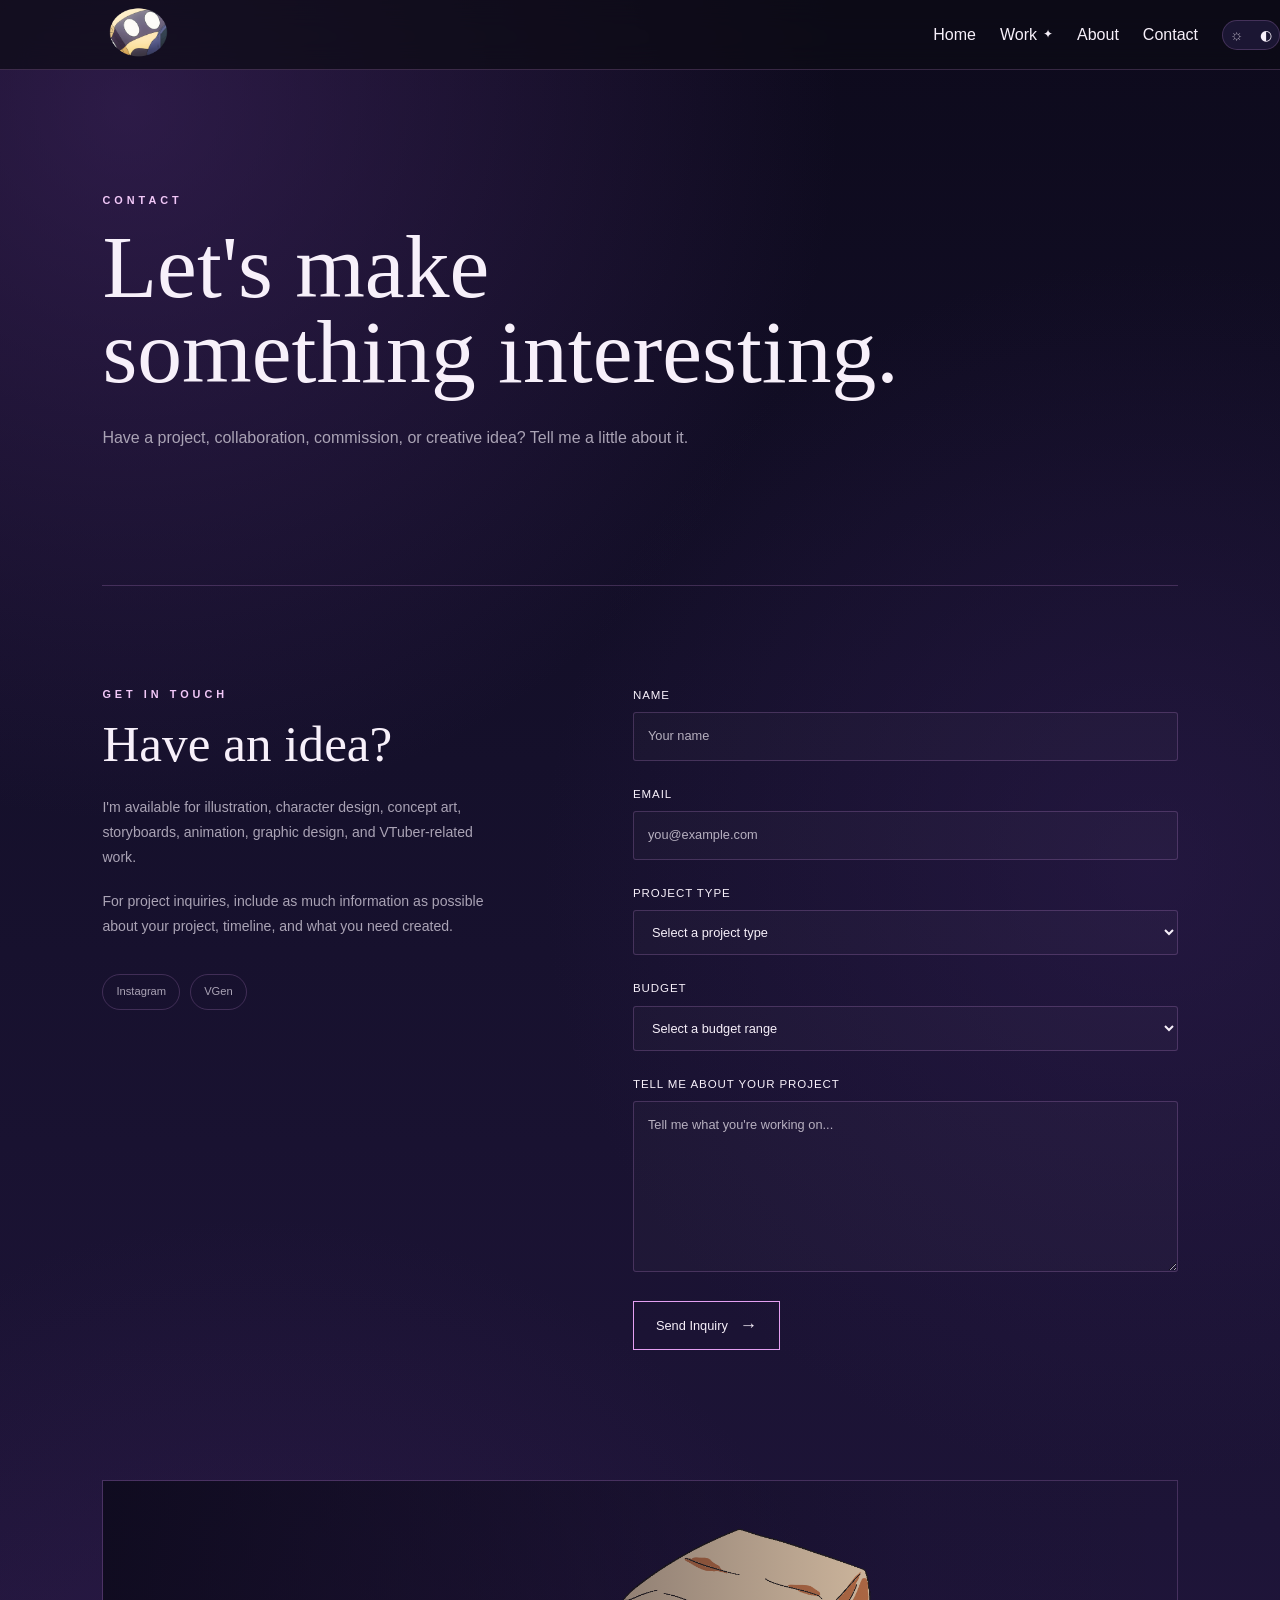
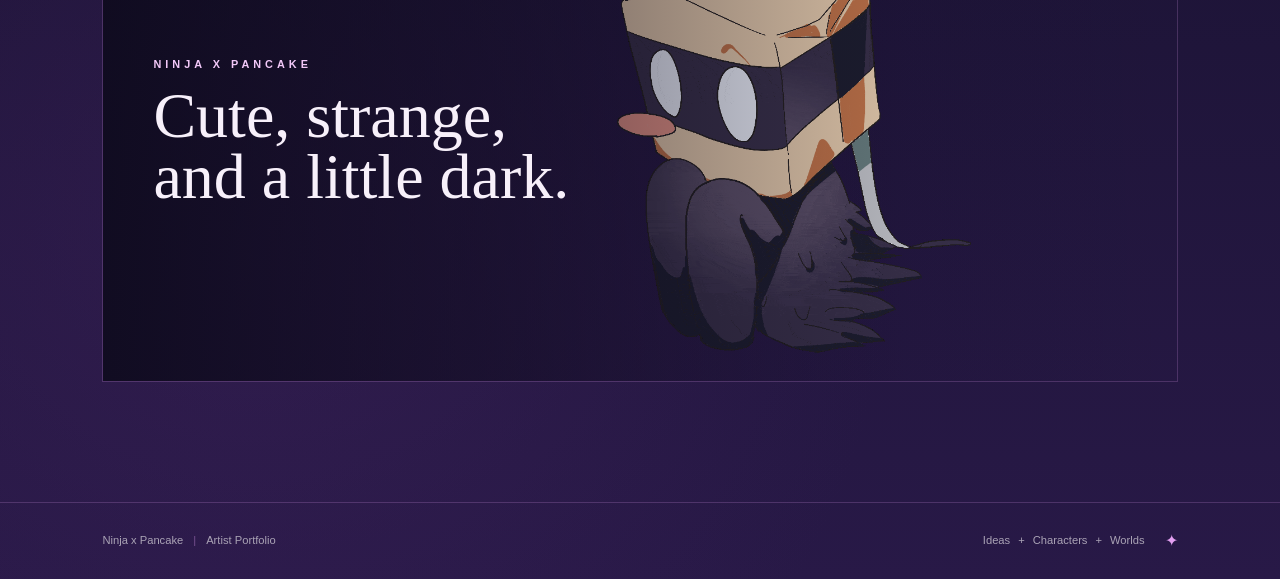
==== commit 05c19436: "Social media update" ====
--- a/contact.html
+++ b/contact.html
@@ -189,12 +189,6 @@
                     Instagram
                 </a>
 
-                <a
-                    href="xizoninja@gmail.com"
-                    aria-label="Portfolio"
-                >
-                    Email
-                </a>
 
                 <a
                     href="https://vgen.co/Hiddenisthou"
--- a/styles.css
+++ b/styles.css
@@ -2602,6 +2602,18 @@
 
 }
 
+.storyboard-project video {
+
+    display: block;
+
+    width: 100%;
+
+    height: auto;
+
+    object-fit: cover;
+
+}
+
 
 
 /* ==================================================
